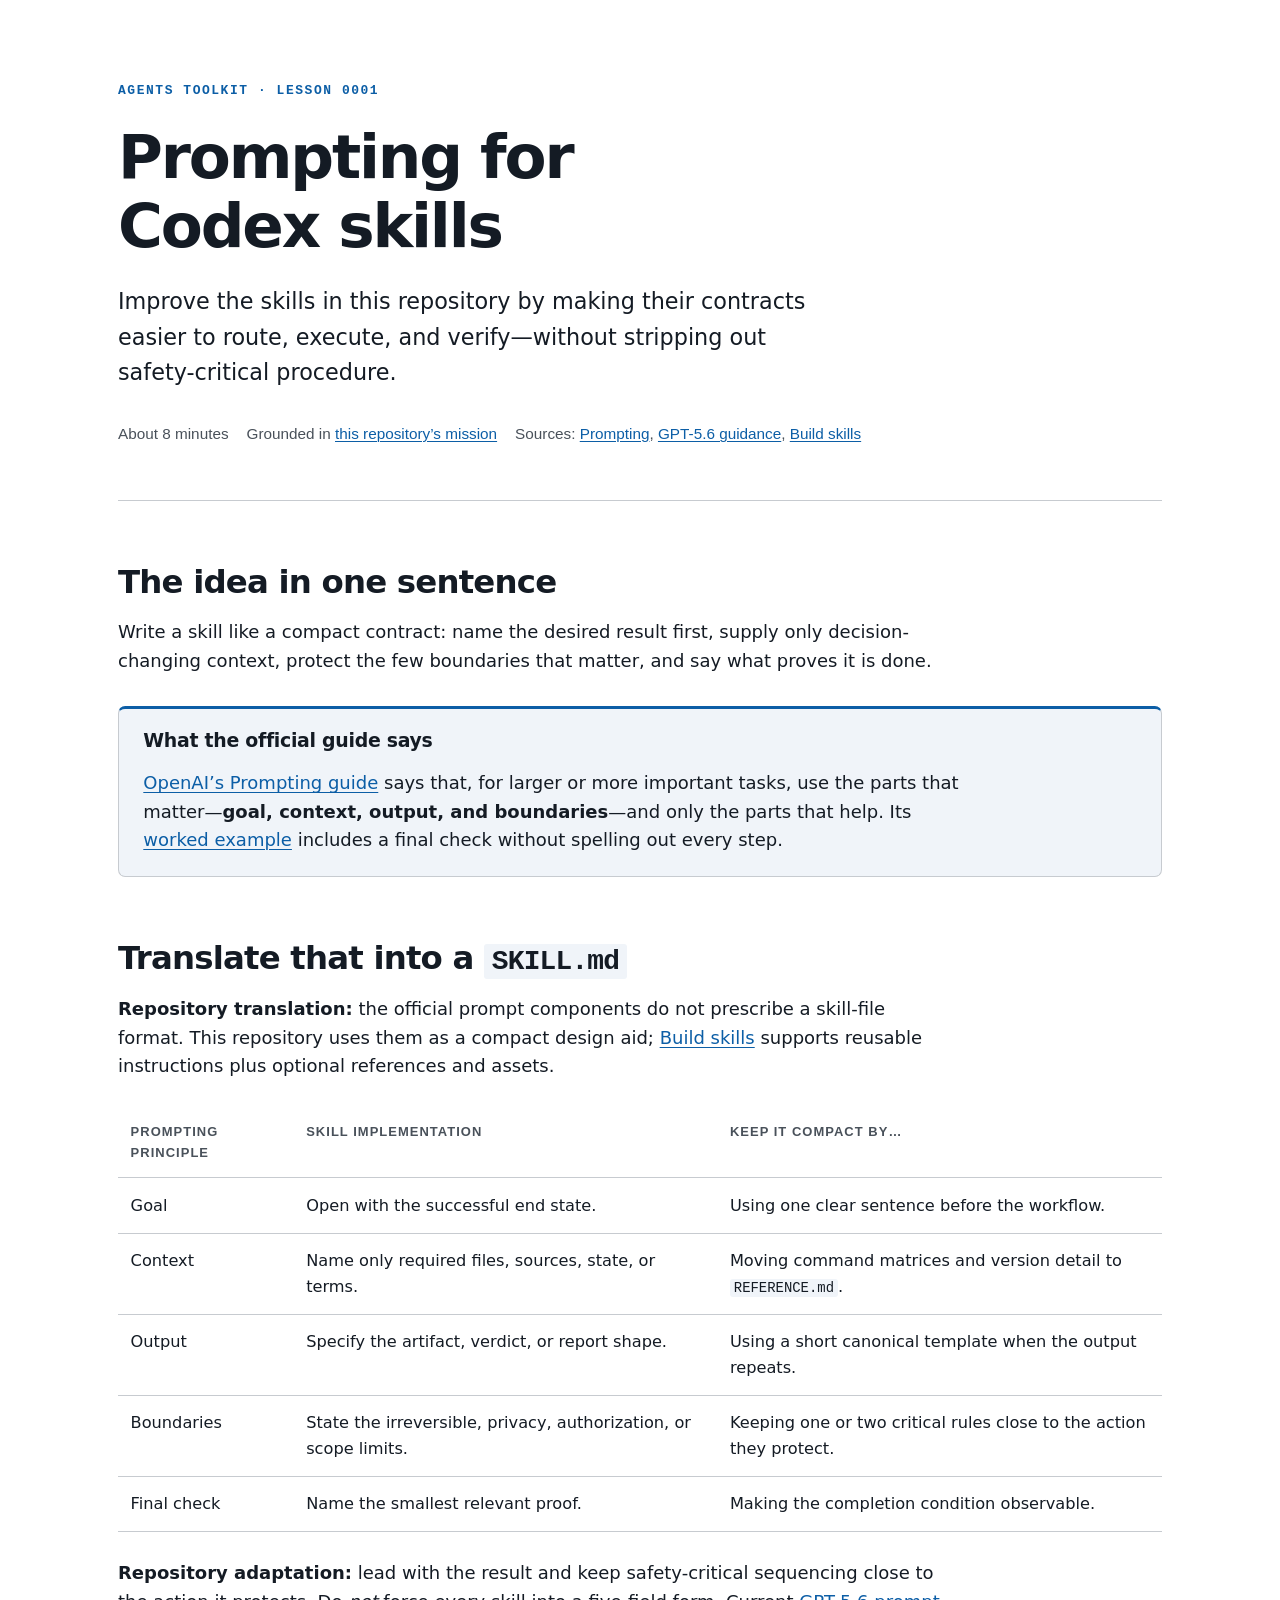
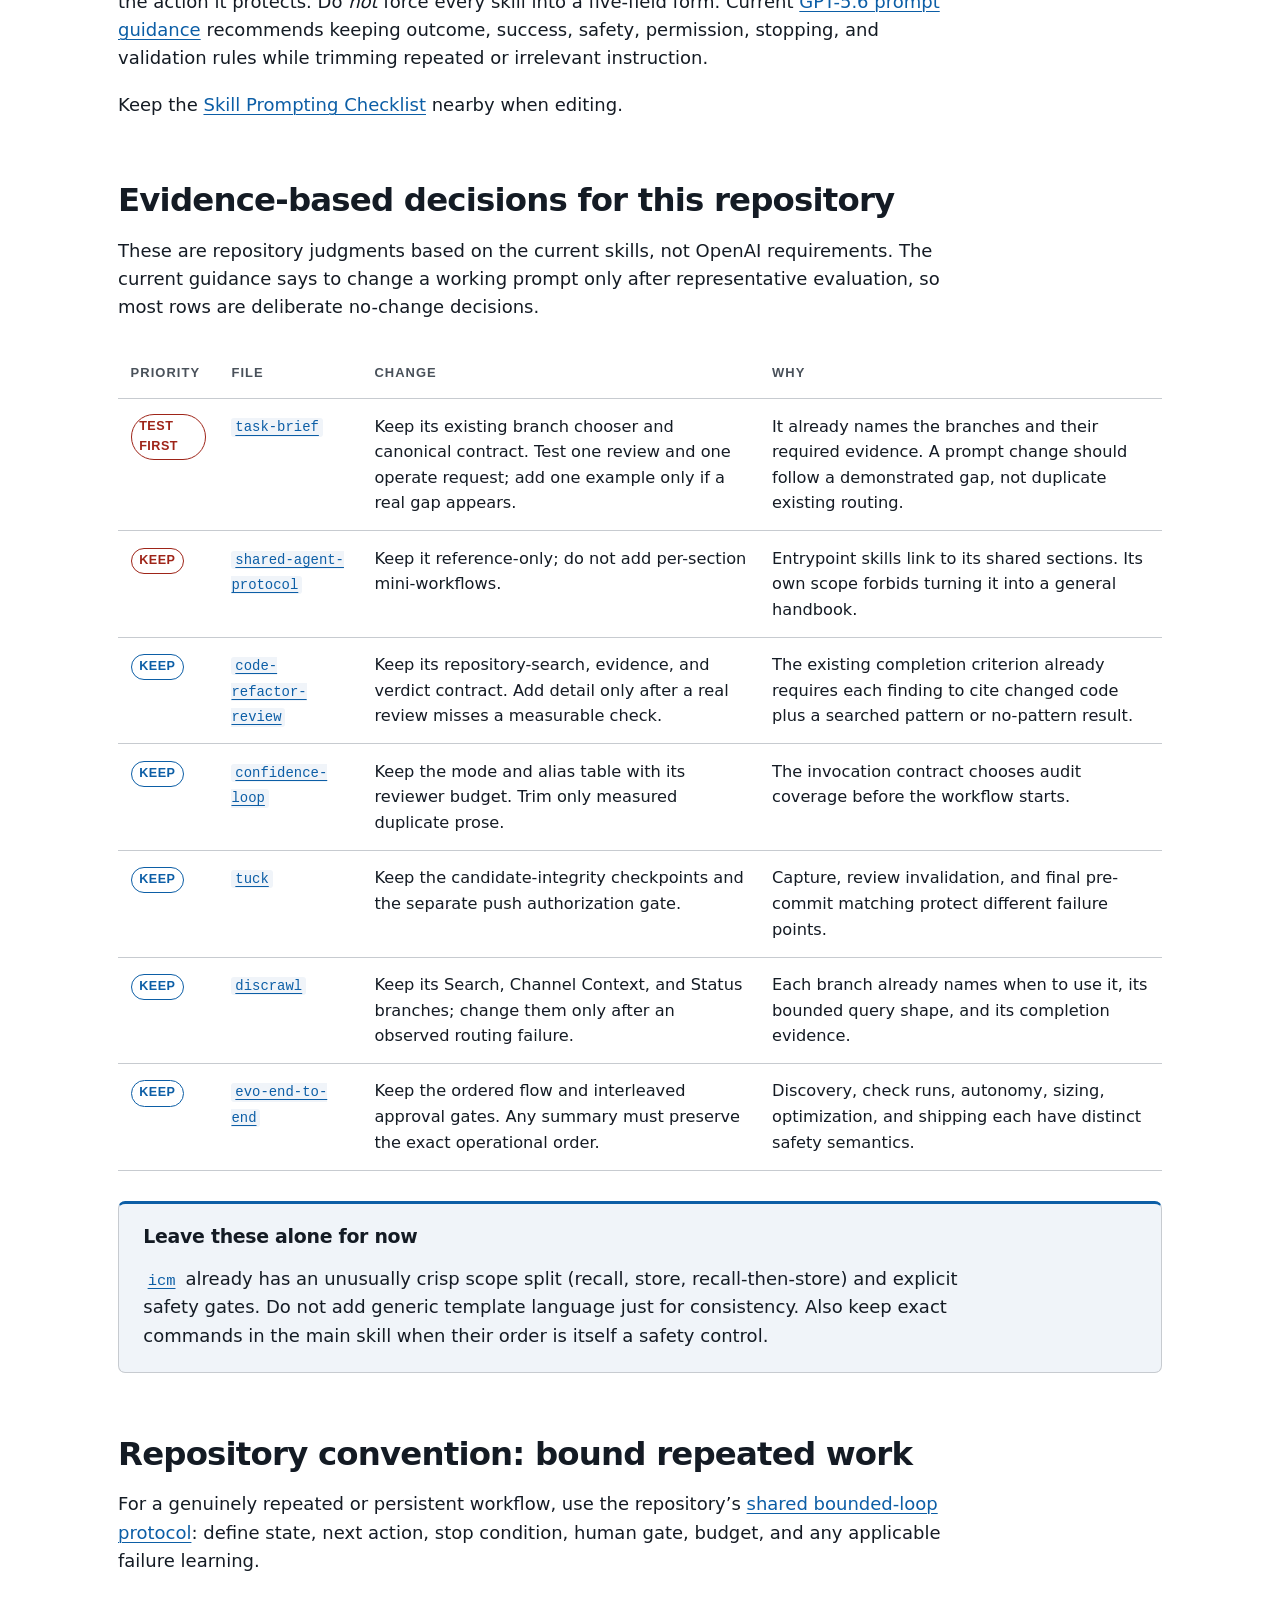
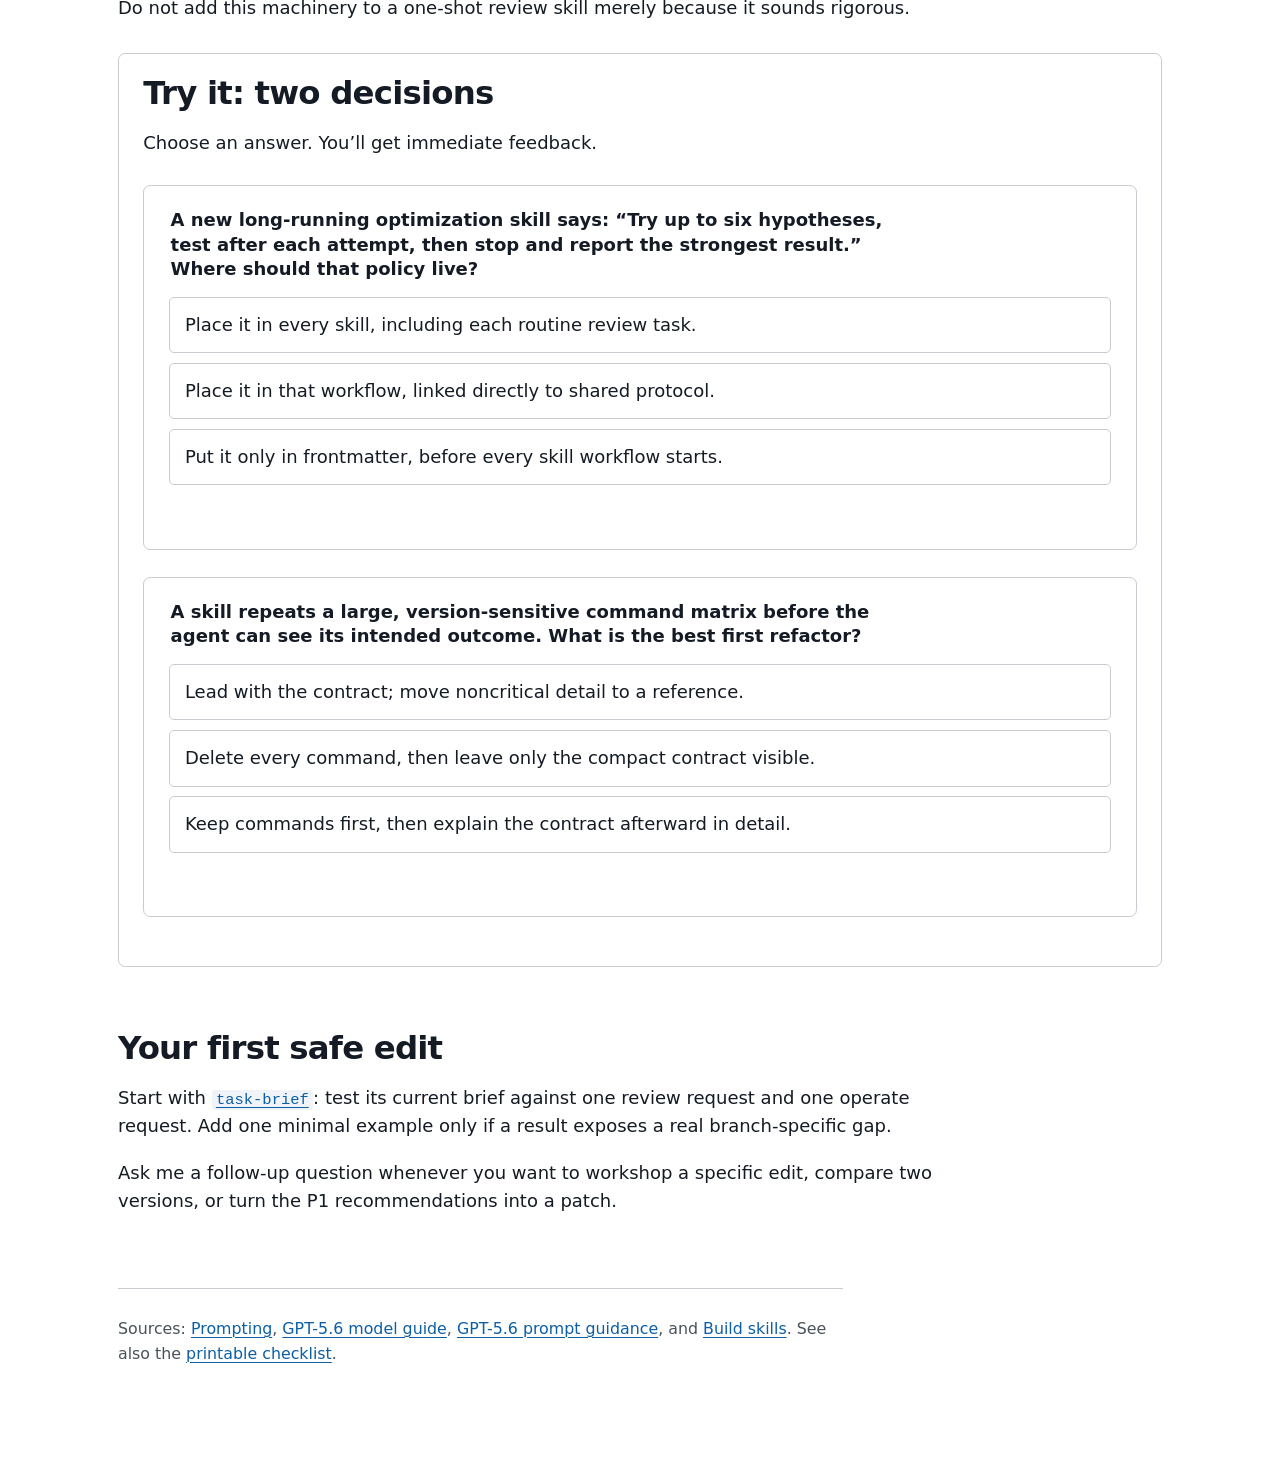
==== lessons/0001-prompting-for-codex-skills.html @ 27e1c648 "Add prompting lesson for skills" ====
<!doctype html>
<html lang="en">
  <head>
    <meta charset="utf-8">
    <meta name="viewport" content="width=device-width, initial-scale=1">
    <title>Prompting for Codex Skills</title>
    <link rel="stylesheet" href="../assets/teaching.css">
    <script src="../assets/skill-lesson.js" defer></script>
  </head>
  <body>
    <main class="lesson-shell">
      <p class="eyebrow">Agents Toolkit · Lesson 0001</p>
      <h1>Prompting for Codex skills</h1>
      <p class="lede">Improve the skills in this repository by making their contracts easier to route, execute, and verify—without stripping out safety-critical procedure.</p>
      <div class="meta">
        <span>About 8 minutes</span>
        <span>Grounded in <a href="../MISSION.md">this repository’s mission</a></span>
        <span>Sources: <a href="https://learn.chatgpt.com/docs/prompting">Prompting</a>, <a href="https://developers.openai.com/api/docs/guides/prompt-guidance-gpt-5p6">GPT-5.6 guidance</a>, <a href="https://learn.chatgpt.com/docs/build-skills">Build skills</a></span>
      </div>

      <hr class="rule">

      <section id="outcome">
        <h2>The idea in one sentence</h2>
        <p>Write a skill like a compact contract: name the desired result first, supply only decision-changing context, protect the few boundaries that matter, and say what proves it is done.</p>
        <div class="callout">
          <h3>What the official guide says</h3>
          <p><a href="https://learn.chatgpt.com/docs/prompting#prompting-overview">OpenAI’s Prompting guide</a> says that, for larger or more important tasks, use the parts that matter—<strong>goal, context, output, and boundaries</strong>—and only the parts that help. Its <a href="https://learn.chatgpt.com/docs/prompting#put-the-pieces-together">worked example</a> includes a final check without spelling out every step.</p>
        </div>
      </section>

      <section id="translation">
        <h2>Translate that into a <code>SKILL.md</code></h2>
        <p><strong>Repository translation:</strong> the official prompt components do not prescribe a skill-file format. This repository uses them as a compact design aid; <a href="https://learn.chatgpt.com/docs/build-skills">Build skills</a> supports reusable instructions plus optional references and assets.</p>
        <table>
          <thead>
            <tr><th>Prompting principle</th><th>Skill implementation</th><th>Keep it compact by…</th></tr>
          </thead>
          <tbody>
            <tr><td data-label="Prompting principle">Goal</td><td data-label="Skill implementation">Open with the successful end state.</td><td data-label="Keep it compact by">Using one clear sentence before the workflow.</td></tr>
            <tr><td data-label="Prompting principle">Context</td><td data-label="Skill implementation">Name only required files, sources, state, or terms.</td><td data-label="Keep it compact by">Moving command matrices and version detail to <code>REFERENCE.md</code>.</td></tr>
            <tr><td data-label="Prompting principle">Output</td><td data-label="Skill implementation">Specify the artifact, verdict, or report shape.</td><td data-label="Keep it compact by">Using a short canonical template when the output repeats.</td></tr>
            <tr><td data-label="Prompting principle">Boundaries</td><td data-label="Skill implementation">State the irreversible, privacy, authorization, or scope limits.</td><td data-label="Keep it compact by">Keeping one or two critical rules close to the action they protect.</td></tr>
            <tr><td data-label="Prompting principle">Final check</td><td data-label="Skill implementation">Name the smallest relevant proof.</td><td data-label="Keep it compact by">Making the completion condition observable.</td></tr>
          </tbody>
        </table>
        <p><strong>Repository adaptation:</strong> lead with the result and keep safety-critical sequencing close to the action it protects. Do <em>not</em> force every skill into a five-field form. Current <a href="https://developers.openai.com/api/docs/guides/prompt-guidance-gpt-5p6">GPT-5.6 prompt guidance</a> recommends keeping outcome, success, safety, permission, stopping, and validation rules while trimming repeated or irrelevant instruction.</p>
        <p>Keep the <a href="../reference/skill-prompting-checklist.html">Skill Prompting Checklist</a> nearby when editing.</p>
      </section>

      <section id="repo-changes">
        <h2>Evidence-based decisions for this repository</h2>
        <p>These are repository judgments based on the current skills, not OpenAI requirements. The current guidance says to change a working prompt only after representative evaluation, so most rows are deliberate no-change decisions.</p>
        <table>
          <thead>
            <tr><th>Priority</th><th>File</th><th>Change</th><th>Why</th></tr>
          </thead>
          <tbody>
            <tr>
              <td data-label="Priority"><span class="tag high">Test first</span></td>
              <td data-label="File"><a href="../skills/task-brief/SKILL.md"><code>task-brief</code></a></td>
              <td data-label="Change">Keep its existing branch chooser and canonical contract. Test one review and one operate request; add one example only if a real gap appears.</td>
              <td data-label="Why">It already names the branches and their required evidence. A prompt change should follow a demonstrated gap, not duplicate existing routing.</td>
            </tr>
            <tr>
              <td data-label="Priority"><span class="tag high">Keep</span></td>
              <td data-label="File"><a href="../skills/shared-agent-protocol/SKILL.md"><code>shared-agent-protocol</code></a></td>
              <td data-label="Change">Keep it reference-only; do not add per-section mini-workflows.</td>
              <td data-label="Why">Entrypoint skills link to its shared sections. Its own scope forbids turning it into a general handbook.</td>
            </tr>
            <tr>
              <td data-label="Priority"><span class="tag medium">Keep</span></td>
              <td data-label="File"><a href="../skills/code-refactor-review/SKILL.md"><code>code-refactor-review</code></a></td>
              <td data-label="Change">Keep its repository-search, evidence, and verdict contract. Add detail only after a real review misses a measurable check.</td>
              <td data-label="Why">The existing completion criterion already requires each finding to cite changed code plus a searched pattern or no-pattern result.</td>
            </tr>
            <tr>
              <td data-label="Priority"><span class="tag medium">Keep</span></td>
              <td data-label="File"><a href="../skills/confidence-loop/SKILL.md"><code>confidence-loop</code></a></td>
              <td data-label="Change">Keep the mode and alias table with its reviewer budget. Trim only measured duplicate prose.</td>
              <td data-label="Why">The invocation contract chooses audit coverage before the workflow starts.</td>
            </tr>
            <tr>
              <td data-label="Priority"><span class="tag medium">Keep</span></td>
              <td data-label="File"><a href="../skills/tuck/SKILL.md"><code>tuck</code></a></td>
              <td data-label="Change">Keep the candidate-integrity checkpoints and the separate push authorization gate.</td>
              <td data-label="Why">Capture, review invalidation, and final pre-commit matching protect different failure points.</td>
            </tr>
            <tr>
              <td data-label="Priority"><span class="tag medium">Keep</span></td>
              <td data-label="File"><a href="../skills/discrawl/SKILL.md"><code>discrawl</code></a></td>
              <td data-label="Change">Keep its Search, Channel Context, and Status branches; change them only after an observed routing failure.</td>
              <td data-label="Why">Each branch already names when to use it, its bounded query shape, and its completion evidence.</td>
            </tr>
            <tr>
              <td data-label="Priority"><span class="tag medium">Keep</span></td>
              <td data-label="File"><a href="../skills/evo-end-to-end/SKILL.md"><code>evo-end-to-end</code></a></td>
              <td data-label="Change">Keep the ordered flow and interleaved approval gates. Any summary must preserve the exact operational order.</td>
              <td data-label="Why">Discovery, check runs, autonomy, sizing, optimization, and shipping each have distinct safety semantics.</td>
            </tr>
          </tbody>
        </table>
        <div class="callout">
          <h3>Leave these alone for now</h3>
          <p><a href="../skills/icm/SKILL.md"><code>icm</code></a> already has an unusually crisp scope split (recall, store, recall-then-store) and explicit safety gates. Do not add generic template language just for consistency. Also keep exact commands in the main skill when their order is itself a safety control.</p>
        </div>
      </section>

      <section id="bounded-goals">
        <h2>Repository convention: bound repeated work</h2>
        <p>For a genuinely repeated or persistent workflow, use the repository’s <a href="../skills/shared-agent-protocol/SKILL.md#bounded-loops">shared bounded-loop protocol</a>: define state, next action, stop condition, human gate, budget, and any applicable failure learning.</p>
        <p>Do not add this machinery to a one-shot review skill merely because it sounds rigorous.</p>
      </section>

      <section id="practice" class="practice">
        <h2>Try it: two decisions</h2>
        <p>Choose an answer. You’ll get immediate feedback.</p>

        <section class="quiz" data-quiz>
          <fieldset>
            <legend>A new long-running optimization skill says: “Try up to six hypotheses, test after each attempt, then stop and report the strongest result.” Where should that policy live?</legend>
            <div class="answer-list">
              <button type="button" data-answer data-correct="false" data-feedback="Not quite. A repeated-work contract would add irrelevant machinery to one-shot skills.">Place it in every skill, including each routine review task.</button>
              <button type="button" data-answer data-correct="true" data-feedback="Correct. Put the loop-specific policy in its owning workflow and link to shared protocol terms.">Place it in that workflow, linked directly to shared protocol.</button>
              <button type="button" data-answer data-correct="false" data-feedback="Not quite. Frontmatter routes a skill; it is not the place for an attempt budget.">Put it only in frontmatter, before every skill workflow starts.</button>
            </div>
            <p class="feedback" data-feedback aria-live="polite"></p>
          </fieldset>
        </section>

        <section class="quiz" data-quiz>
          <fieldset>
            <legend>A skill repeats a large, version-sensitive command matrix before the agent can see its intended outcome. What is the best first refactor?</legend>
            <div class="answer-list">
              <button type="button" data-answer data-correct="true" data-feedback="Correct. Keep the contract and safety-critical sequence visible; move only noncritical variable detail.">Lead with the contract; move noncritical detail to a reference.</button>
              <button type="button" data-answer data-correct="false" data-feedback="Not quite. Deleting a real safety control makes the skill shorter but less reliable.">Delete every command, then leave only the compact contract visible.</button>
              <button type="button" data-answer data-correct="false" data-feedback="Not quite. This makes the skill harder to route and hides its purpose behind mechanics.">Keep commands first, then explain the contract afterward in detail.</button>
            </div>
            <p class="feedback" data-feedback aria-live="polite"></p>
          </fieldset>
        </section>
      </section>

      <section id="next">
        <h2>Your first safe edit</h2>
        <p>Start with <a href="../skills/task-brief/SKILL.md"><code>task-brief</code></a>: test its current brief against one review request and one operate request. Add one minimal example only if a result exposes a real branch-specific gap.</p>
        <p>Ask me a follow-up question whenever you want to workshop a specific edit, compare two versions, or turn the P1 recommendations into a patch.</p>
      </section>

      <p class="footer-note">Sources: <a href="https://learn.chatgpt.com/docs/prompting">Prompting</a>, <a href="https://developers.openai.com/api/docs/guides/latest-model">GPT-5.6 model guide</a>, <a href="https://developers.openai.com/api/docs/guides/prompt-guidance-gpt-5p6">GPT-5.6 prompt guidance</a>, and <a href="https://learn.chatgpt.com/docs/build-skills">Build skills</a>. See also the <a href="../reference/skill-prompting-checklist.html">printable checklist</a>.</p>
    </main>
  </body>
</html>
---- assets/teaching.css ----
:root {
  --bg: oklch(1 0 0);
  --ink: oklch(0.22 0.02 252);
  --muted: oklch(0.43 0.018 252);
  --line: oklch(0.84 0.008 252);
  --surface: oklch(0.965 0.008 252);
  --surface-strong: oklch(0.925 0.014 252);
  --primary: oklch(0.478 0.136 251.8);
  --primary-hover: oklch(0.385 0.12 251.8);
  --primary-focus: oklch(0.89 0.045 251.8);
  --good: oklch(0.42 0.095 157);
  --bad: oklch(0.46 0.16 30);
  --code: oklch(0.2 0.02 252);
  color: var(--ink);
  font-family: ui-sans-serif, system-ui, -apple-system, BlinkMacSystemFont, "Segoe UI", sans-serif;
  font-size: 18px;
  line-height: 1.58;
}

* {
  box-sizing: border-box;
}

html {
  background: var(--surface);
}

body {
  margin: 0;
  background: var(--bg);
}

a {
  color: var(--primary);
  text-decoration-thickness: 1px;
  text-underline-offset: 0.16em;
}

a:hover {
  color: var(--primary-hover);
}

code,
pre,
.mono {
  font-family: "SFMono-Regular", Consolas, "Liberation Mono", monospace;
}

code {
  font-size: 0.86em;
  background: var(--surface);
  padding: 0.08em 0.28em;
  border-radius: 3px;
}

.lesson-shell {
  width: min(100% - 2.5rem, 58rem);
  margin: 0 auto;
  padding: 4.5rem 0 5.5rem;
}

.eyebrow {
  margin: 0 0 1.2rem;
  color: var(--primary);
  font-family: "SFMono-Regular", Consolas, "Liberation Mono", monospace;
  font-size: 0.72rem;
  font-weight: 700;
  letter-spacing: 0.12em;
  text-transform: uppercase;
}

h1,
h2,
h3 {
  color: var(--ink);
  font-family: inherit;
  line-height: 1.12;
  text-wrap: balance;
}

h1 {
  max-width: 14ch;
  margin: 0;
  font-size: 3.4rem;
  font-weight: 740;
  letter-spacing: -0.035em;
}

h2 {
  margin: 3.5rem 0 1rem;
  font-size: 1.8rem;
  letter-spacing: -0.025em;
}

h3 {
  margin: 1.8rem 0 0.5rem;
  font-size: 1.05rem;
  letter-spacing: -0.015em;
}

p,
li {
  max-width: 72ch;
  text-wrap: pretty;
}

.lede {
  max-width: 50ch;
  margin: 1.35rem 0 0;
  color: var(--ink);
  font-size: 1.24rem;
}

.meta {
  display: flex;
  flex-wrap: wrap;
  gap: 0.5rem 1rem;
  margin-top: 1.75rem;
  color: var(--muted);
  font-family: Arial, Helvetica, sans-serif;
  font-size: 0.85rem;
}

.rule {
  height: 1px;
  margin: 3rem 0;
  border: 0;
  background: var(--line);
}

.callout,
.checklist,
.practice,
.source-note {
  margin: 1.7rem 0;
  padding: 1.2rem 1.35rem;
  border: 1px solid var(--line);
  border-radius: 0.4rem;
}

.callout {
  border-top: 3px solid var(--primary);
  background: var(--surface);
}

.callout h2,
.callout h3,
.checklist h2,
.checklist h3,
.practice h2,
.practice h3,
.source-note h2,
.source-note h3 {
  margin-top: 0;
}

.callout p:last-child,
.checklist p:last-child,
.practice p:last-child,
.source-note p:last-child {
  margin-bottom: 0;
}

.checklist {
  background: var(--surface);
}

.checklist ol,
.checklist ul {
  margin-bottom: 0;
}

.contract {
  margin: 1.5rem 0;
  padding: 1.25rem 1.35rem;
  overflow-x: auto;
  color: oklch(0.98 0 0);
  background: var(--code);
  border-radius: 0.4rem;
  font-size: 0.9rem;
  line-height: 1.6;
  white-space: pre-wrap;
}

table {
  width: 100%;
  margin: 1.5rem 0;
  border-collapse: collapse;
  font-size: 0.9rem;
}

th,
td {
  padding: 0.8rem 0.7rem;
  vertical-align: top;
  text-align: left;
  border-bottom: 1px solid var(--line);
}

th {
  color: var(--muted);
  font-family: Arial, Helvetica, sans-serif;
  font-size: 0.72rem;
  letter-spacing: 0.08em;
  text-transform: uppercase;
}

.tag {
  display: inline-block;
  padding: 0.12rem 0.42rem;
  border: 1px solid currentColor;
  border-radius: 99px;
  color: var(--primary);
  font-family: Arial, Helvetica, sans-serif;
  font-size: 0.7rem;
  font-weight: 700;
  letter-spacing: 0.04em;
  text-transform: uppercase;
}

.tag.high {
  color: var(--bad);
}

.tag.medium {
  color: var(--primary);
}

.quiz {
  margin: 1.5rem 0;
  padding: 1.25rem 1.35rem;
  border: 1px solid var(--line);
  border-radius: 0.4rem;
  background: var(--bg);
}

.quiz fieldset {
  margin: 0;
  padding: 0;
  border: 0;
}

.quiz legend {
  max-width: 60ch;
  margin-bottom: 0.85rem;
  font-family: inherit;
  font-size: 1rem;
  font-weight: 700;
  line-height: 1.35;
}

.answer-list {
  display: grid;
  gap: 0.55rem;
}

.answer-list button {
  width: 100%;
  padding: 0.72rem 0.85rem;
  color: var(--ink);
  border: 1px solid var(--line);
  border-radius: 0.28rem;
  background: var(--bg);
  cursor: pointer;
  font: inherit;
  text-align: left;
}

.answer-list button:hover,
.answer-list button:focus-visible {
  outline: 3px solid var(--primary-focus);
  outline-offset: 1px;
  border-color: var(--primary);
}

.answer-list button.is-correct {
  border-color: var(--good);
  background: oklch(0.95 0.025 157);
}

.answer-list button.is-incorrect {
  border-color: var(--bad);
  background: oklch(0.95 0.025 30);
}

.feedback {
  min-height: 1.5em;
  margin: 0.9rem 0 0;
  font-family: inherit;
  font-size: 0.91rem;
}

.feedback.good {
  color: var(--good);
}

.feedback.bad {
  color: var(--bad);
}

.footer-note {
  margin-top: 4rem;
  padding-top: 1.5rem;
  border-top: 1px solid var(--line);
  color: var(--muted);
  font-size: 0.88rem;
}

@media (max-width: 42rem) {
  :root {
    font-size: 16px;
  }

  .lesson-shell {
    width: min(100% - 1.5rem, 58rem);
    padding-top: 2.5rem;
  }

  h1 {
    font-size: 2.35rem;
  }

  table {
    display: block;
    overflow: visible;
  }

  table thead {
    position: absolute;
    width: 1px;
    height: 1px;
    overflow: hidden;
    clip: rect(0 0 0 0);
    white-space: nowrap;
  }

  table tbody {
    display: grid;
    gap: 0.9rem;
  }

  table tr {
    display: block;
    padding: 0.75rem 0;
    border-top: 1px solid var(--line);
    border-bottom: 1px solid var(--line);
  }

  table td {
    display: grid;
    grid-template-columns: minmax(6.2rem, 34%) minmax(0, 1fr);
    gap: 0.7rem;
    padding: 0.32rem 0;
    border: 0;
  }

  table td::before {
    content: attr(data-label);
    color: var(--muted);
    font-size: 0.68rem;
    font-weight: 700;
    letter-spacing: 0.07em;
    line-height: 1.35;
    text-transform: uppercase;
  }
}

@media print {
  :root {
    font-size: 11pt;
  }

  html,
  body {
    background: oklch(1 0 0);
  }

  .lesson-shell {
    width: 100%;
    padding: 0;
  }

  a {
    color: inherit;
  }

  .quiz {
    break-inside: avoid;
  }
}
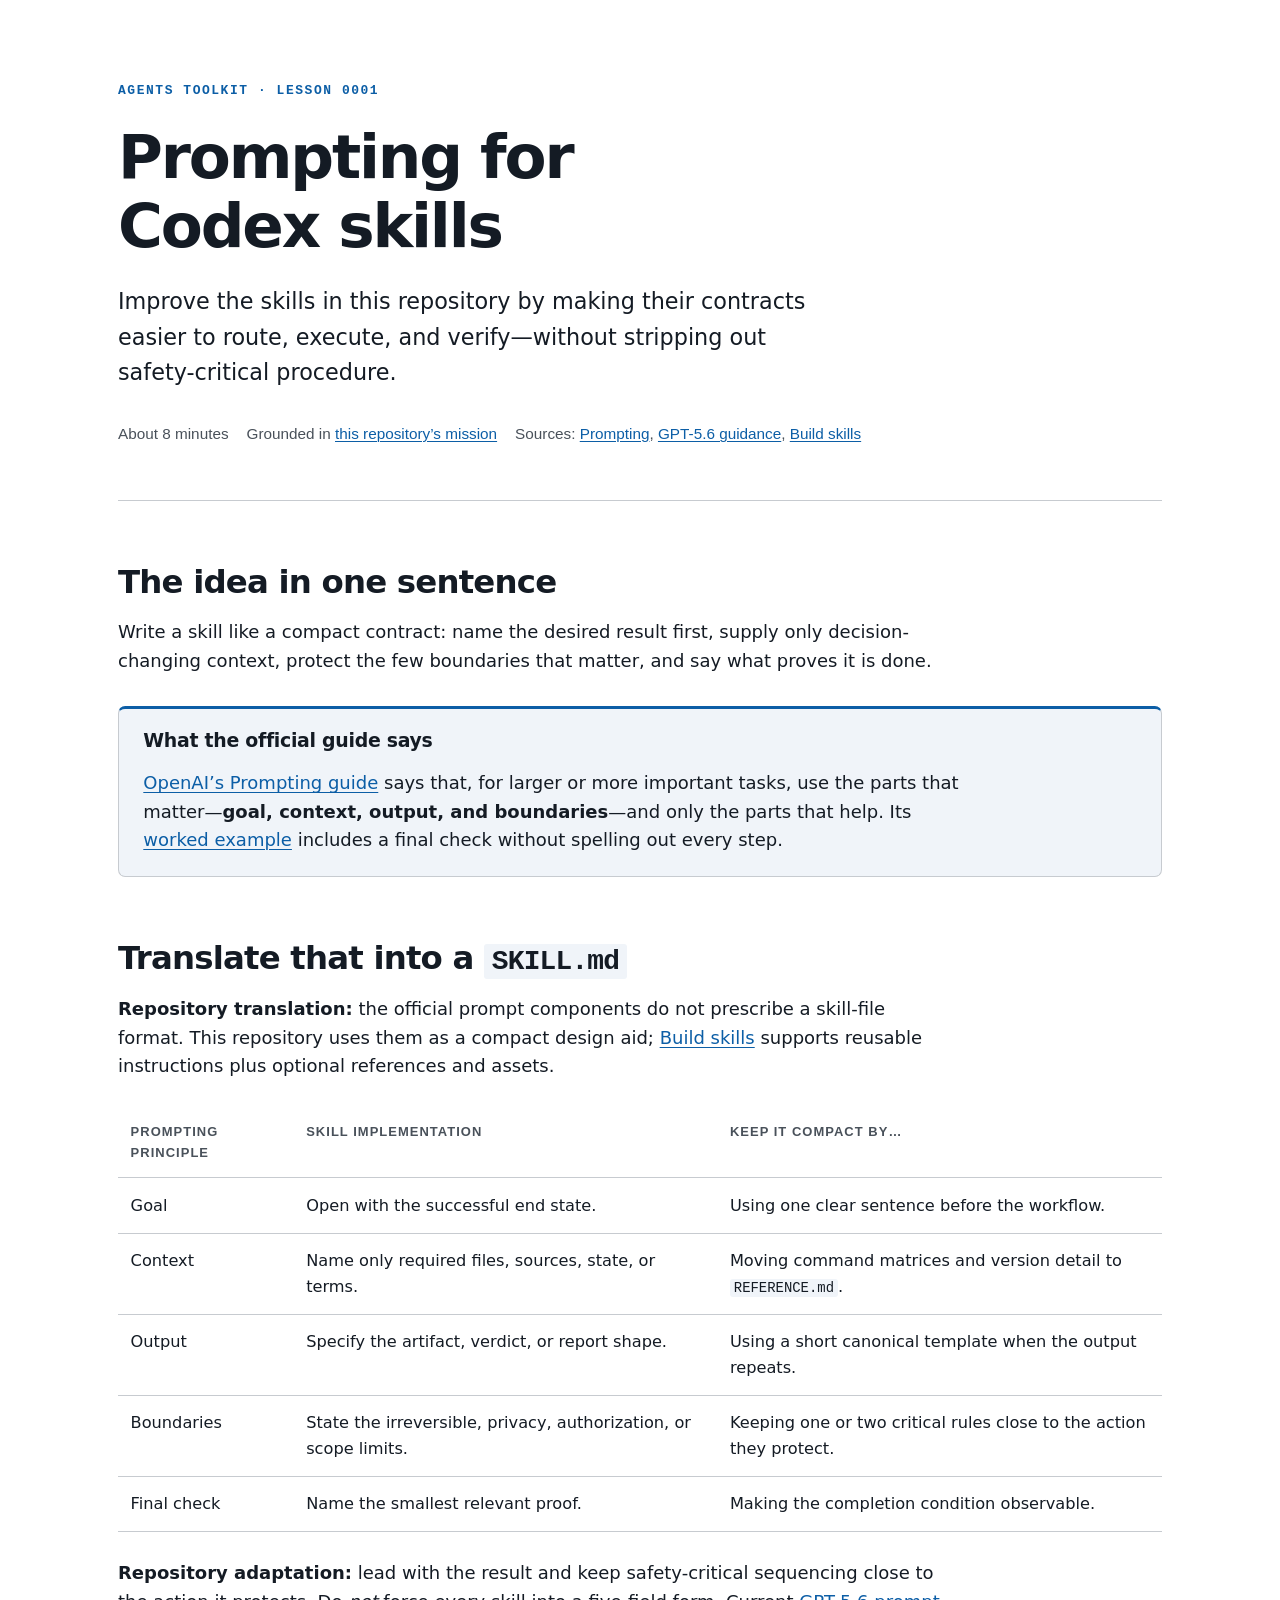
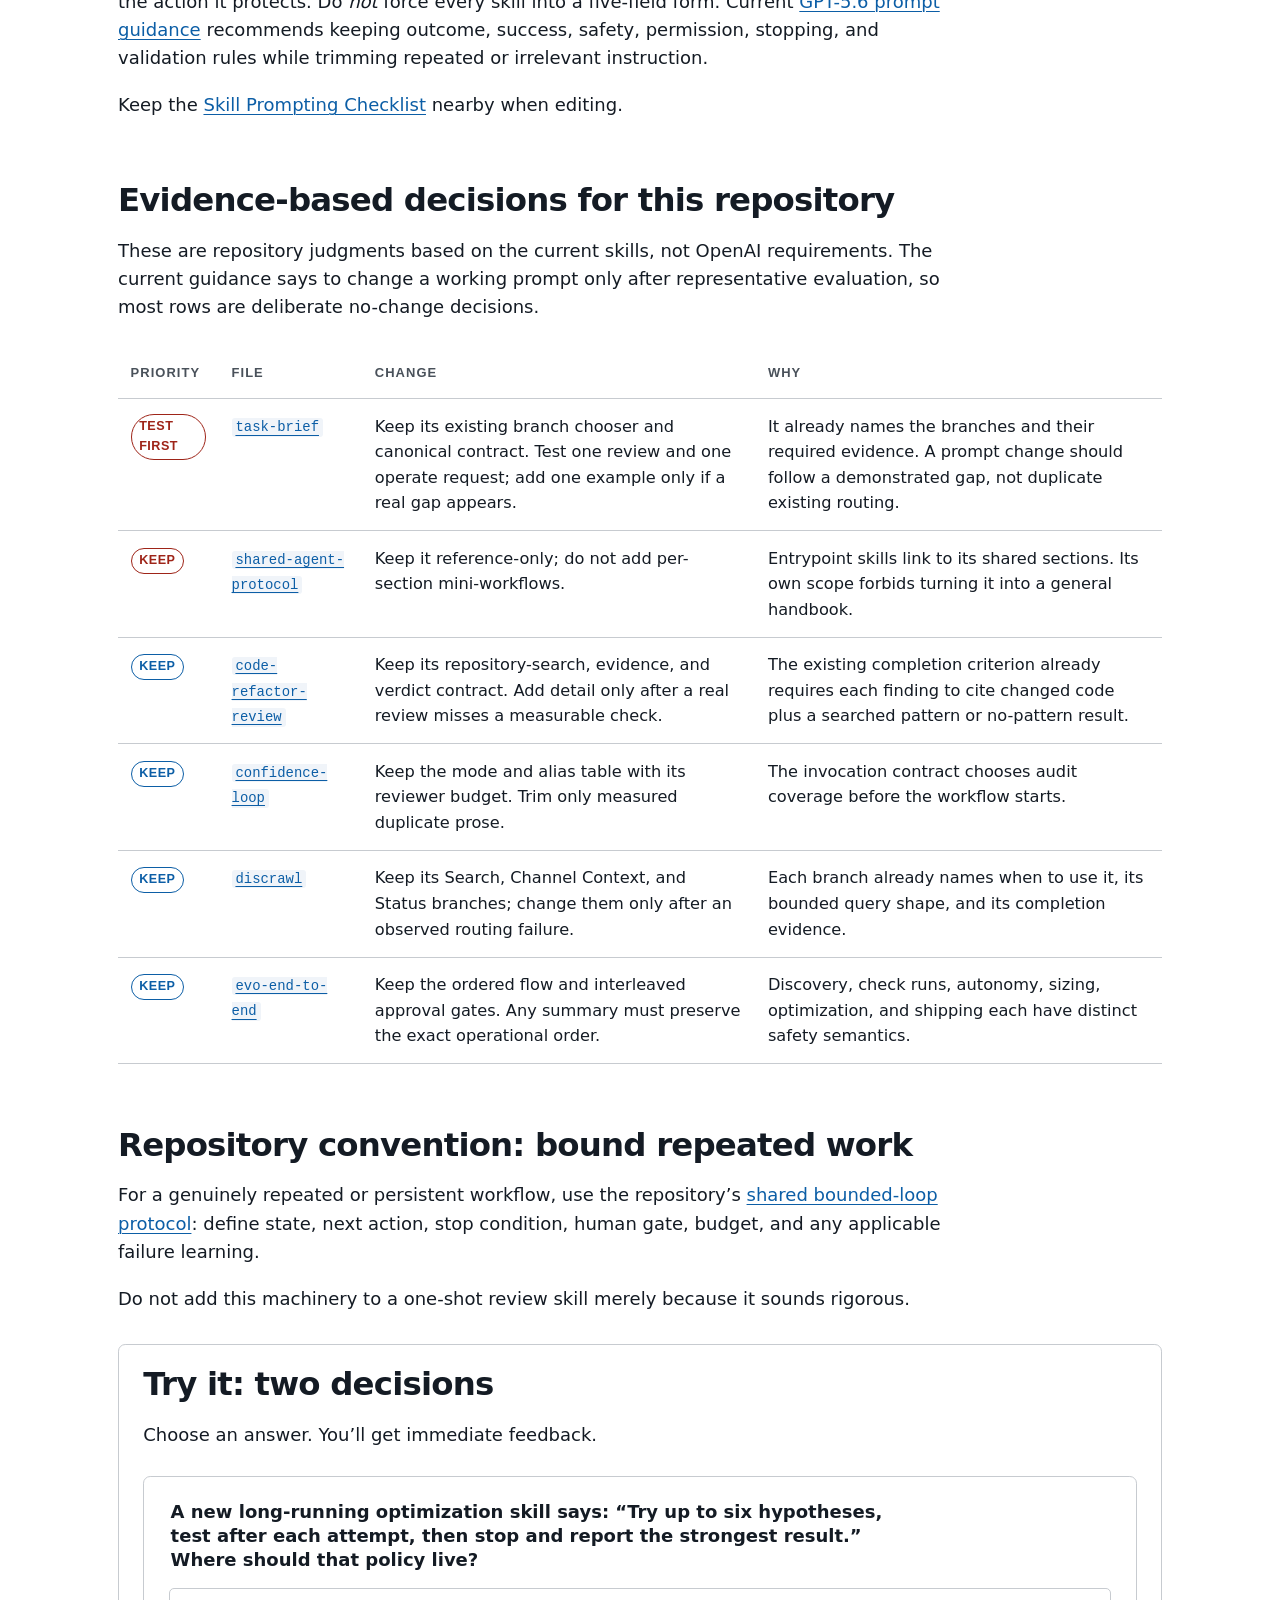
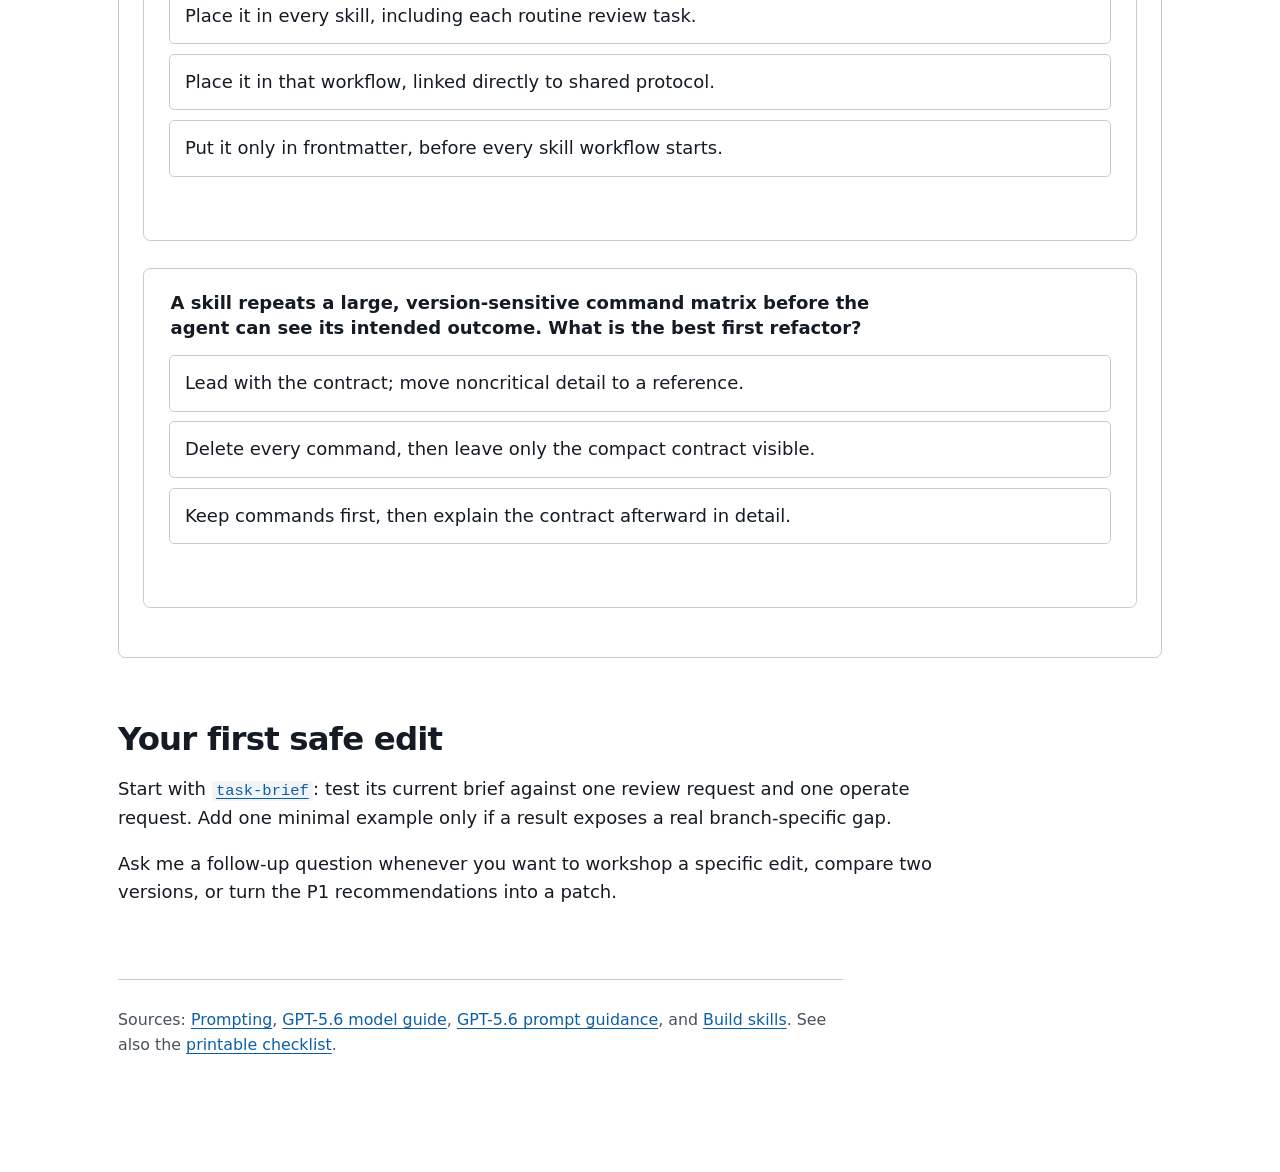
==== commit 0956f113: "Prune retired tooling and align fallback skill discovery" ====
--- a/lessons/0001-prompting-for-codex-skills.html
+++ b/lessons/0001-prompting-for-codex-skills.html
@@ -82,12 +82,6 @@
             </tr>
             <tr>
               <td data-label="Priority"><span class="tag medium">Keep</span></td>
-              <td data-label="File"><a href="../skills/tuck/SKILL.md"><code>tuck</code></a></td>
-              <td data-label="Change">Keep the candidate-integrity checkpoints and the separate push authorization gate.</td>
-              <td data-label="Why">Capture, review invalidation, and final pre-commit matching protect different failure points.</td>
-            </tr>
-            <tr>
-              <td data-label="Priority"><span class="tag medium">Keep</span></td>
               <td data-label="File"><a href="../skills/discrawl/SKILL.md"><code>discrawl</code></a></td>
               <td data-label="Change">Keep its Search, Channel Context, and Status branches; change them only after an observed routing failure.</td>
               <td data-label="Why">Each branch already names when to use it, its bounded query shape, and its completion evidence.</td>
@@ -100,10 +94,6 @@
             </tr>
           </tbody>
         </table>
-        <div class="callout">
-          <h3>Leave these alone for now</h3>
-          <p><a href="../skills/icm/SKILL.md"><code>icm</code></a> already has an unusually crisp scope split (recall, store, recall-then-store) and explicit safety gates. Do not add generic template language just for consistency. Also keep exact commands in the main skill when their order is itself a safety control.</p>
-        </div>
       </section>
 
       <section id="bounded-goals">
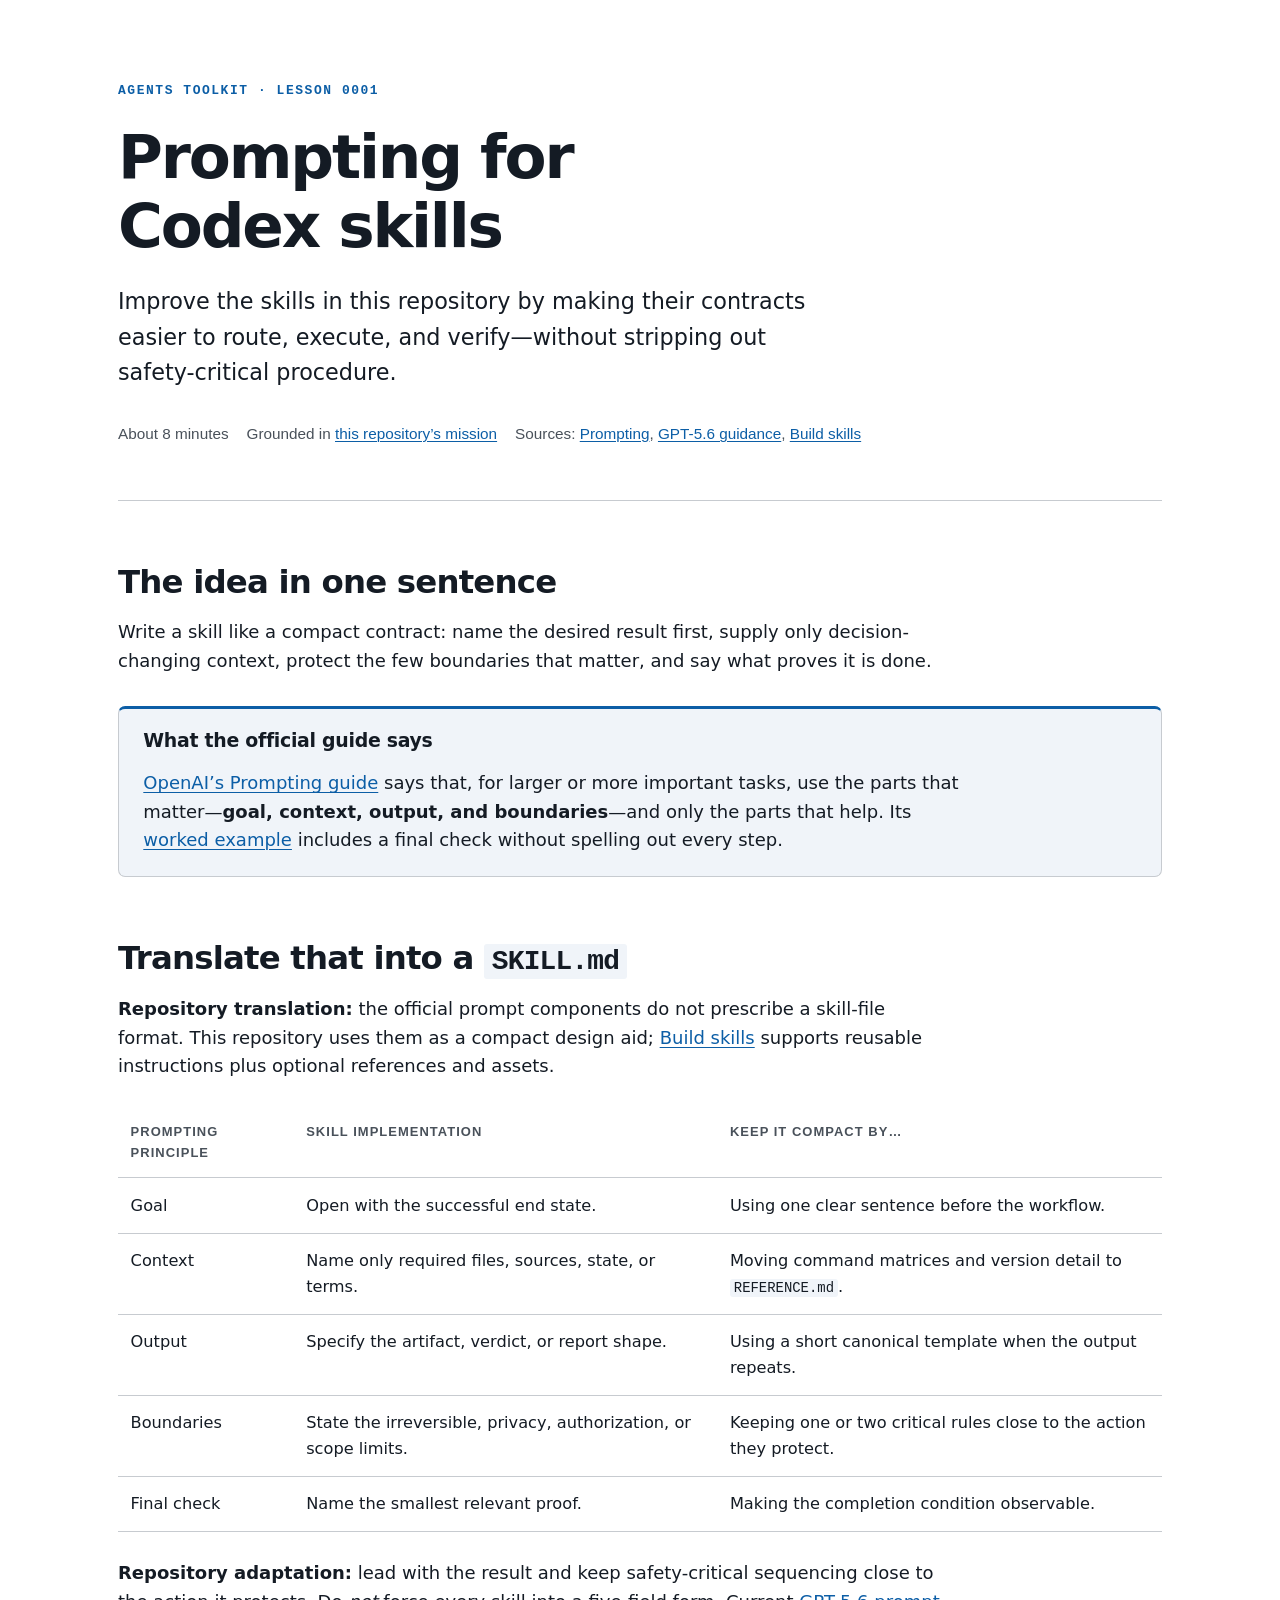
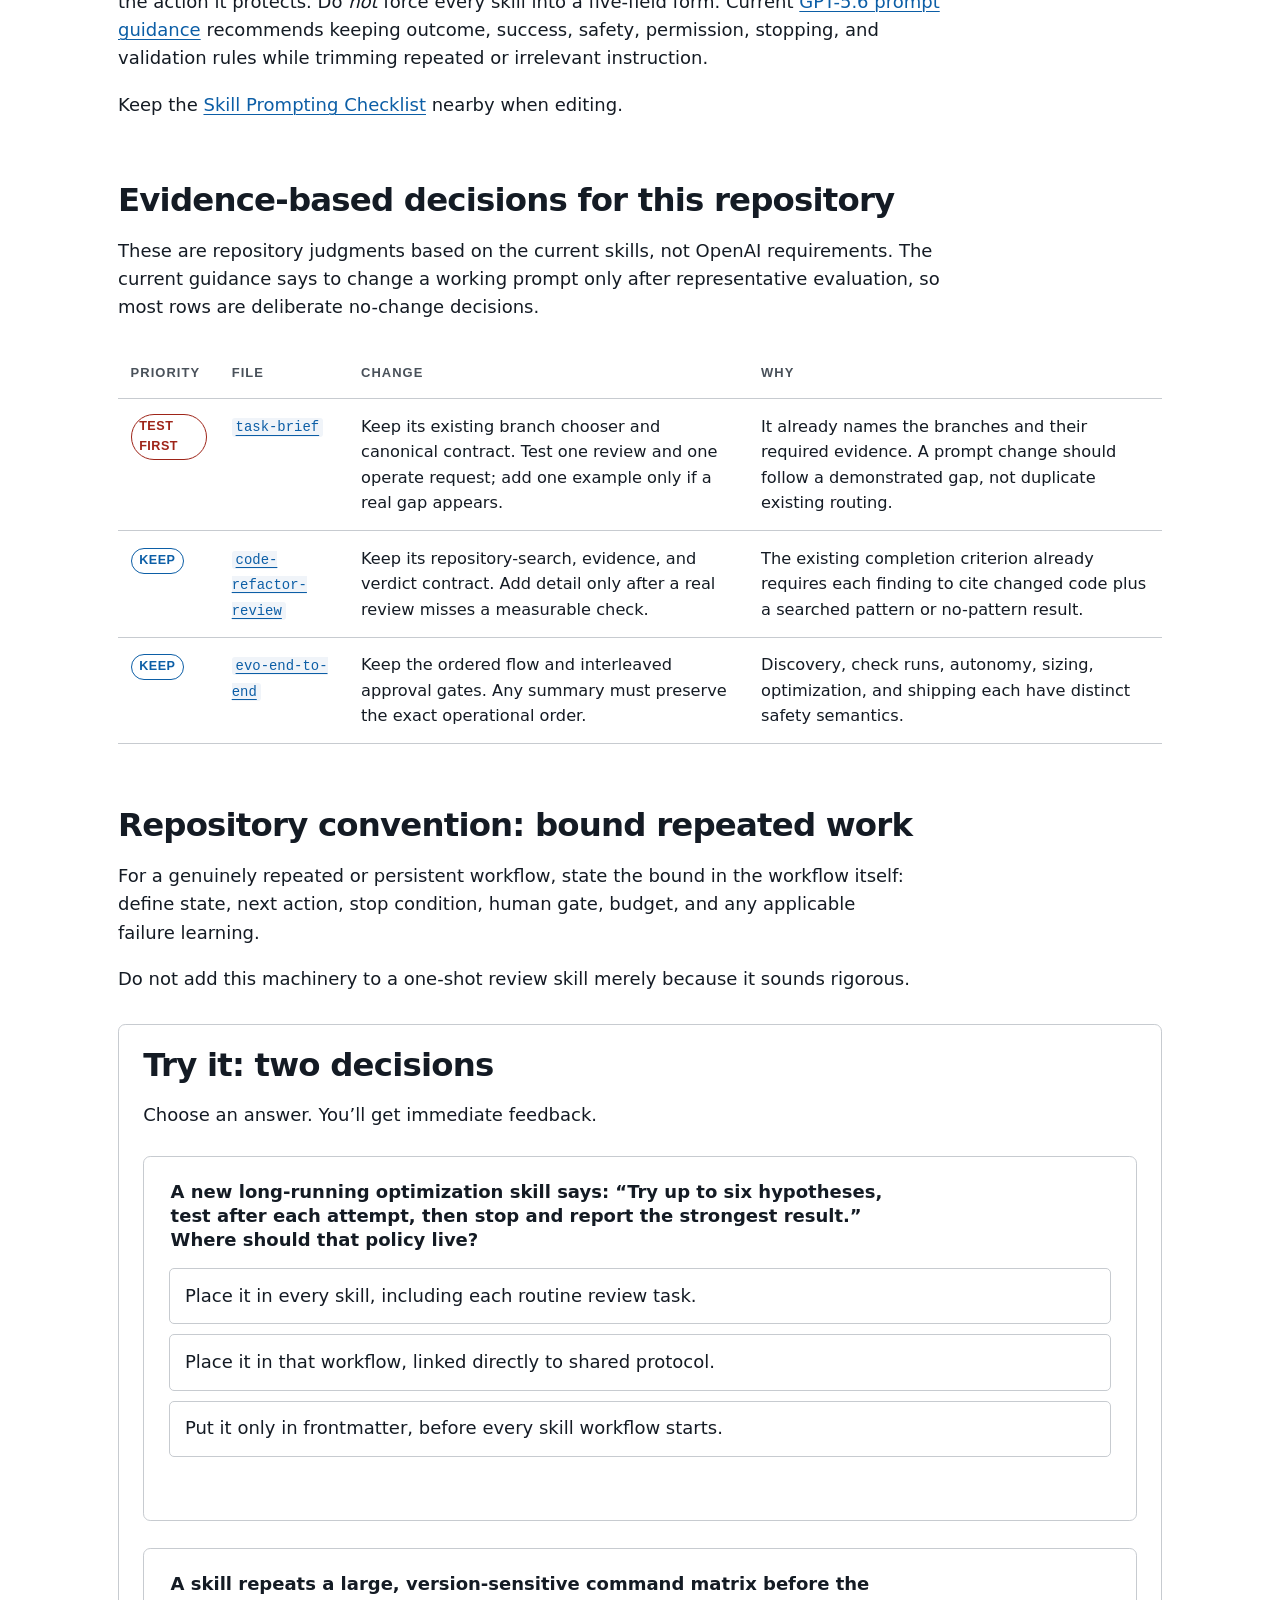
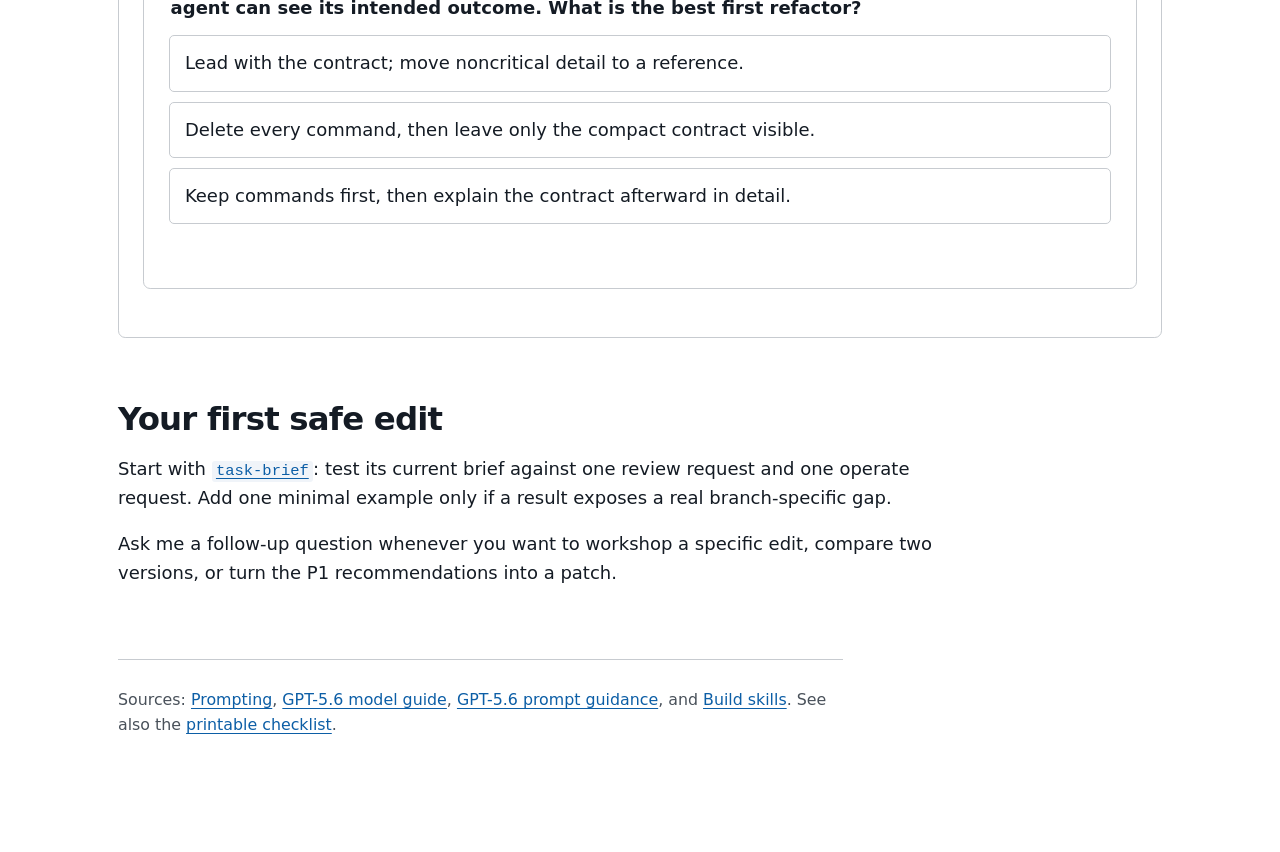
==== commit b10a4f8f: "Prune dormant skills and improve the remaining four Remove confidence-loop (absorbed into council) a" ====
--- a/lessons/0001-prompting-for-codex-skills.html
+++ b/lessons/0001-prompting-for-codex-skills.html
@@ -63,28 +63,10 @@
               <td data-label="Why">It already names the branches and their required evidence. A prompt change should follow a demonstrated gap, not duplicate existing routing.</td>
             </tr>
             <tr>
-              <td data-label="Priority"><span class="tag high">Keep</span></td>
-              <td data-label="File"><a href="../skills/shared-agent-protocol/SKILL.md"><code>shared-agent-protocol</code></a></td>
-              <td data-label="Change">Keep it reference-only; do not add per-section mini-workflows.</td>
-              <td data-label="Why">Entrypoint skills link to its shared sections. Its own scope forbids turning it into a general handbook.</td>
-            </tr>
-            <tr>
               <td data-label="Priority"><span class="tag medium">Keep</span></td>
               <td data-label="File"><a href="../skills/code-refactor-review/SKILL.md"><code>code-refactor-review</code></a></td>
               <td data-label="Change">Keep its repository-search, evidence, and verdict contract. Add detail only after a real review misses a measurable check.</td>
               <td data-label="Why">The existing completion criterion already requires each finding to cite changed code plus a searched pattern or no-pattern result.</td>
-            </tr>
-            <tr>
-              <td data-label="Priority"><span class="tag medium">Keep</span></td>
-              <td data-label="File"><a href="../skills/confidence-loop/SKILL.md"><code>confidence-loop</code></a></td>
-              <td data-label="Change">Keep the mode and alias table with its reviewer budget. Trim only measured duplicate prose.</td>
-              <td data-label="Why">The invocation contract chooses audit coverage before the workflow starts.</td>
-            </tr>
-            <tr>
-              <td data-label="Priority"><span class="tag medium">Keep</span></td>
-              <td data-label="File"><a href="../skills/discrawl/SKILL.md"><code>discrawl</code></a></td>
-              <td data-label="Change">Keep its Search, Channel Context, and Status branches; change them only after an observed routing failure.</td>
-              <td data-label="Why">Each branch already names when to use it, its bounded query shape, and its completion evidence.</td>
             </tr>
             <tr>
               <td data-label="Priority"><span class="tag medium">Keep</span></td>
@@ -98,7 +80,7 @@
 
       <section id="bounded-goals">
         <h2>Repository convention: bound repeated work</h2>
-        <p>For a genuinely repeated or persistent workflow, use the repository’s <a href="../skills/shared-agent-protocol/SKILL.md#bounded-loops">shared bounded-loop protocol</a>: define state, next action, stop condition, human gate, budget, and any applicable failure learning.</p>
+        <p>For a genuinely repeated or persistent workflow, state the bound in the workflow itself: define state, next action, stop condition, human gate, budget, and any applicable failure learning.</p>
         <p>Do not add this machinery to a one-shot review skill merely because it sounds rigorous.</p>
       </section>
 
